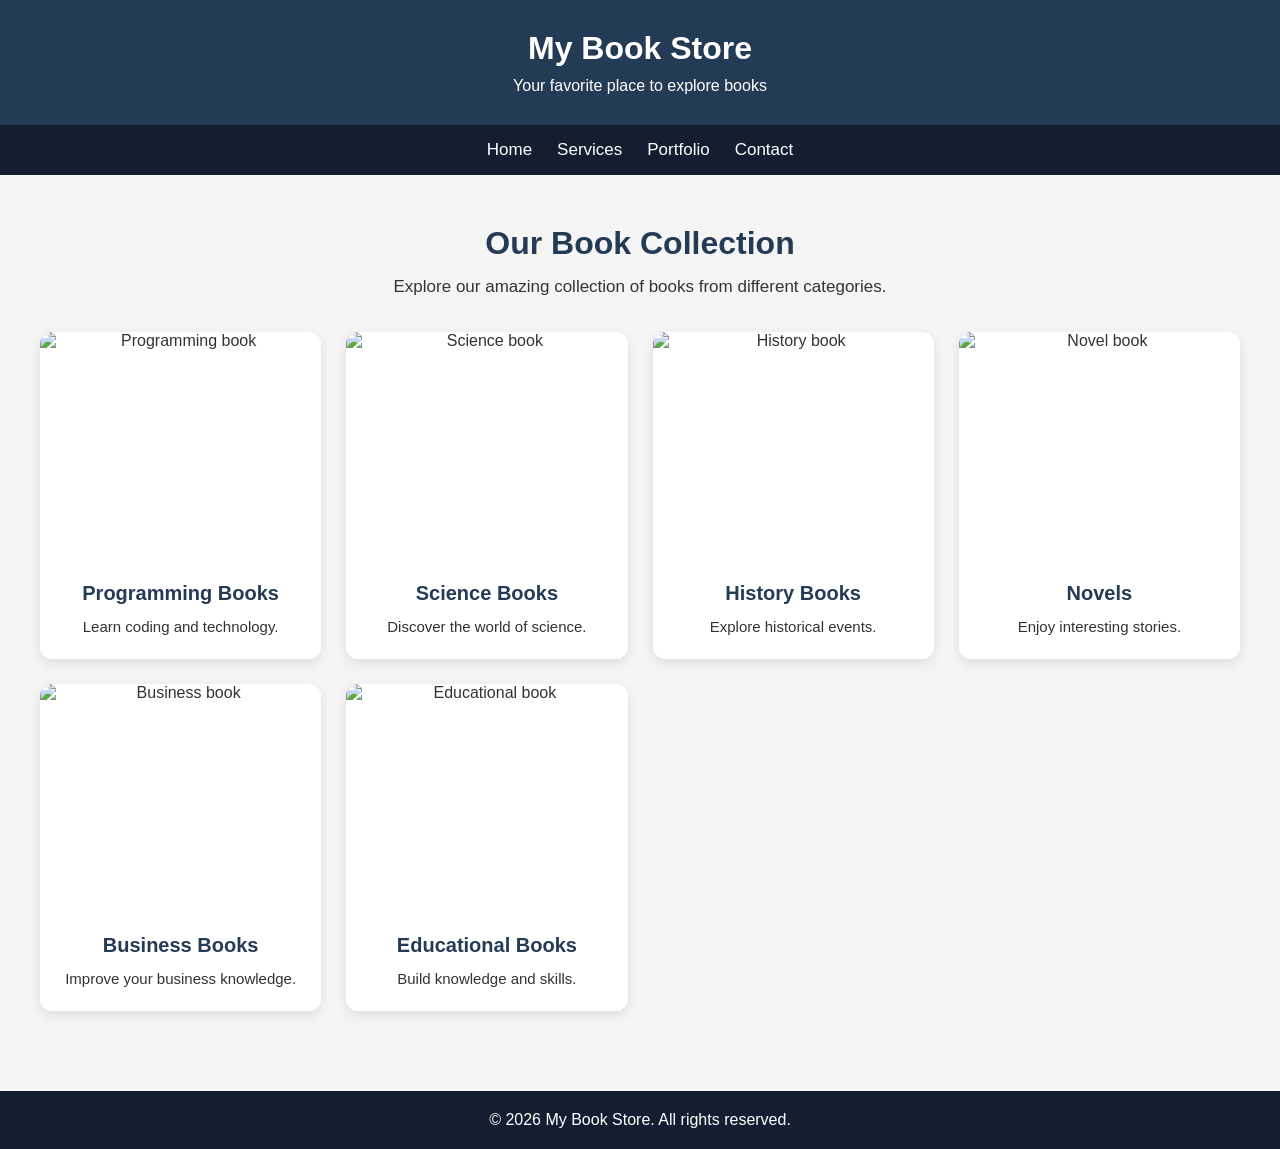
==== assignment_01_and_02/portfolio.html @ cdbf9df2 "Add files via upload" ====
<!DOCTYPE html>
<html lang="en">
<head>
    <meta charset="UTF-8">
    <meta name="viewport" content="width=device-width, initial-scale=1.0">

    <title>Portfolio - My Book Store</title>

    <!-- External CSS File -->
    <link rel="stylesheet" href="portfolio.css">
</head>

<body>

    <!-- 1. Website Header -->
    <header>
        <h1>My Book Store</h1>
        <p>Your favorite place to explore books</p>
    </header>

    <!-- 2. Navigation Menu -->
    <nav>
        <a href="index.html">Home</a>
        <a href="services.html">Services</a>
        <a href="portfolio.html">Portfolio</a>
        <a href="contact.html">Contact</a>
    </nav>

    <!-- 3. Main Content -->
    <main>

        <!-- Portfolio Section -->
        <section class="portfolio">

            <h2>Our Book Collection</h2>

            <p>
                Explore our amazing collection of books
                from different categories.
            </p>

            <!-- 4. Image Gallery using CSS Grid -->
            <div class="gallery">

                <!-- Book 1 -->
                <figure class="gallery-item">
                    <img src="images/book1.jpg"
                         alt="Programming book">

                    <figcaption>
                        <h3>Programming Books</h3>
                        <p>Learn coding and technology.</p>
                    </figcaption>
                </figure>

                <!-- Book 2 -->
                <figure class="gallery-item">
                    <img src="images/book2.jpg"
                         alt="Science book">

                    <figcaption>
                        <h3>Science Books</h3>
                        <p>Discover the world of science.</p>
                    </figcaption>
                </figure>

                <!-- Book 3 -->
                <figure class="gallery-item">
                    <img src="images/book3.jpg"
                         alt="History book">

                    <figcaption>
                        <h3>History Books</h3>
                        <p>Explore historical events.</p>
                    </figcaption>
                </figure>

                <!-- Book 4 -->
                <figure class="gallery-item">
                    <img src="images/book4.jpg"
                         alt="Novel book">

                    <figcaption>
                        <h3>Novels</h3>
                        <p>Enjoy interesting stories.</p>
                    </figcaption>
                </figure>

                <!-- Book 5 -->
                <figure class="gallery-item">
                    <img src="images/book5.jpg"
                         alt="Business book">

                    <figcaption>
                        <h3>Business Books</h3>
                        <p>Improve your business knowledge.</p>
                    </figcaption>
                </figure>

                <!-- Book 6 -->
                <figure class="gallery-item">
                    <img src="images/book6.jpg"
                         alt="Educational book">

                    <figcaption>
                        <h3>Educational Books</h3>
                        <p>Build knowledge and skills.</p>
                    </figcaption>
                </figure>

            </div>

        </section>

    </main>

    <!-- 5. Website Footer -->
    <footer>
        <p>
            &copy; 2026 My Book Store.
            All rights reserved.
        </p>
    </footer>

</body>
</html>
---- assignment_01_and_02/portfolio.css ----
/* 1. General Page Styling */
* {
    margin: 0;
    padding: 0;
    box-sizing: border-box;
}

body {
    font-family: Arial, sans-serif;
    background-color: #f5f5f5;
    color: #333;
}

/* 2. Header */
header {
    background-color: #243b55;
    color: white;
    text-align: center;
    padding: 30px 20px;
}

header h1 {
    margin-bottom: 10px;
}

/* 3. Navigation Menu */
nav {
    background-color: #141e30;

    display: flex;
    justify-content: center;
    align-items: center;
    flex-wrap: wrap;
    gap: 25px;

    padding: 15px;
}

nav a {
    color: white;
    text-decoration: none;
    font-size: 17px;
    transition: color 0.3s ease;
}

nav a:hover {
    color: #ffc107;
}

/* 4. Portfolio Section */
.portfolio {
    text-align: center;
    padding: 50px 20px;
}

.portfolio h2 {
    color: #243b55;
    font-size: 32px;
    margin-bottom: 15px;
}

.portfolio > p {
    font-size: 17px;
    margin-bottom: 35px;
}

/* 5. CSS Grid Gallery */
.gallery {
    display: grid;

    grid-template-columns:
        repeat(auto-fit, minmax(250px, 1fr));

    gap: 25px;

    max-width: 1200px;
    margin: 0 auto;
}

/* 6. Gallery Cards */
.gallery-item {
    background-color: white;
    border-radius: 12px;
    overflow: hidden;

    box-shadow: 0 4px 12px rgba(0, 0, 0, 0.1);

    animation: fadeIn 0.8s ease both;

    transition: transform 0.3s ease,
                box-shadow 0.3s ease;
}

/* 7. Hover Effect */
.gallery-item:hover {
    transform: translateY(-10px);
    box-shadow: 0 8px 20px rgba(0, 0, 0, 0.2);
}

/* 8. Gallery Images */
.gallery-item img {
    width: 100%;
    height: 230px;
    object-fit: cover;
    display: block;

    transition: transform 0.4s ease;
}

.gallery-item:hover img {
    transform: scale(1.05);
}

/* 9. Image Captions */
.gallery-item figcaption {
    padding: 20px;
}

.gallery-item h3 {
    color: #243b55;
    font-size: 20px;
    margin-bottom: 10px;
}

.gallery-item p {
    font-size: 15px;
    line-height: 1.6;
}

/* 10. Keyframes Animation */
@keyframes fadeIn {
    from {
        opacity: 0;
        transform: translateY(20px);
    }

    to {
        opacity: 1;
        transform: translateY(0);
    }
}

/* 11. Different Animation Delays */
.gallery-item:nth-child(1) {
    animation-delay: 0.1s;
}

.gallery-item:nth-child(2) {
    animation-delay: 0.2s;
}

.gallery-item:nth-child(3) {
    animation-delay: 0.3s;
}

.gallery-item:nth-child(4) {
    animation-delay: 0.4s;
}

.gallery-item:nth-child(5) {
    animation-delay: 0.5s;
}

.gallery-item:nth-child(6) {
    animation-delay: 0.6s;
}

/* 12. Footer */
footer {
    background-color: #141e30;
    color: white;
    text-align: center;
    padding: 20px;
    margin-top: 30px;
}

/* 13. Media Query 1 - Tablets */
@media (max-width: 900px) {

    .gallery {
        grid-template-columns: repeat(2, 1fr);
    }

    .portfolio {
        padding: 40px 20px;
    }

    .portfolio h2 {
        font-size: 28px;
    }
}

/* 14. Media Query 2 - Mobile */
@media (max-width: 600px) {

    .gallery {
        grid-template-columns: 1fr;
    }

    .portfolio {
        padding: 30px 15px;
    }

    .portfolio h2 {
        font-size: 25px;
    }

    .gallery-item img {
        height: 220px;
    }

    nav {
        gap: 15px;
    }
}

/* 15. Accessibility: Reduced Motion */
@media (prefers-reduced-motion: reduce) {
    .gallery-item {
        animation: none;
        transition: none;
    }

    .gallery-item img {
        transition: none;
    }

    .gallery-item:hover,
    .gallery-item:hover img {
        transform: none;
    }
}
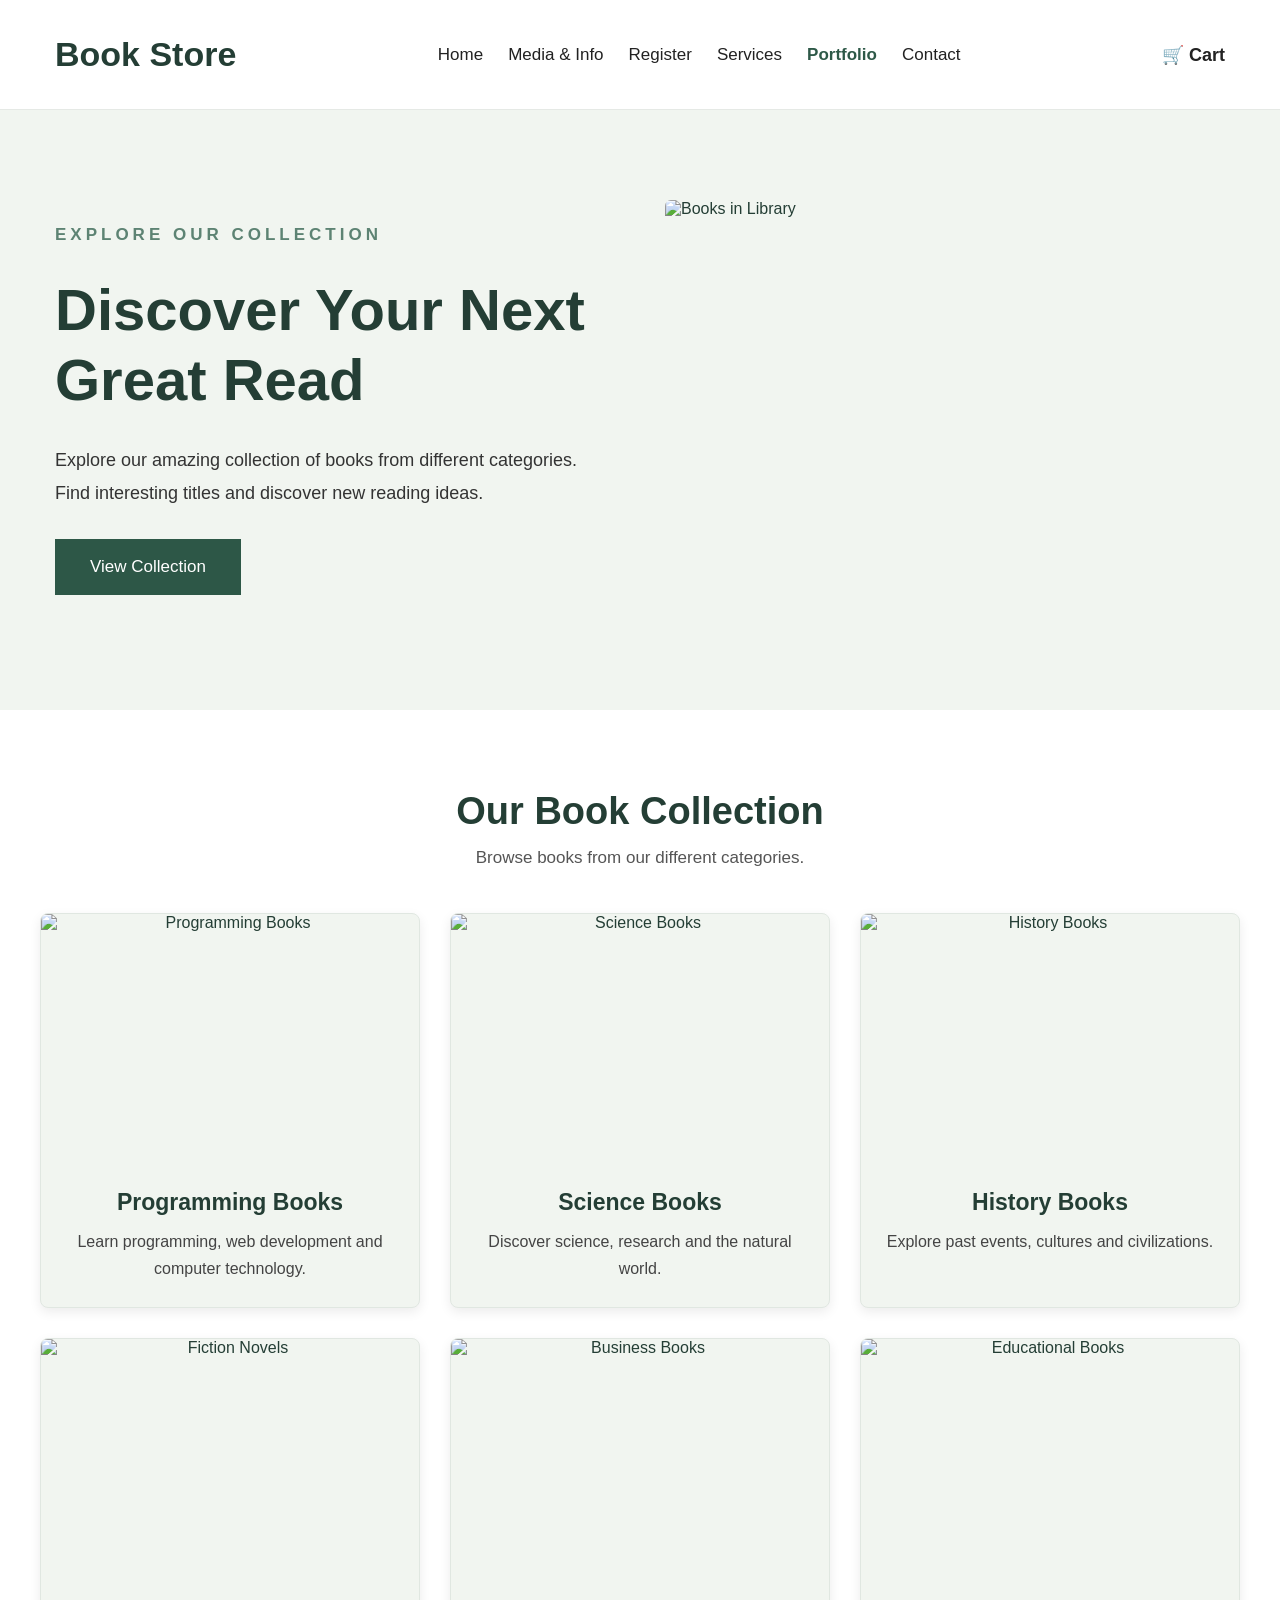
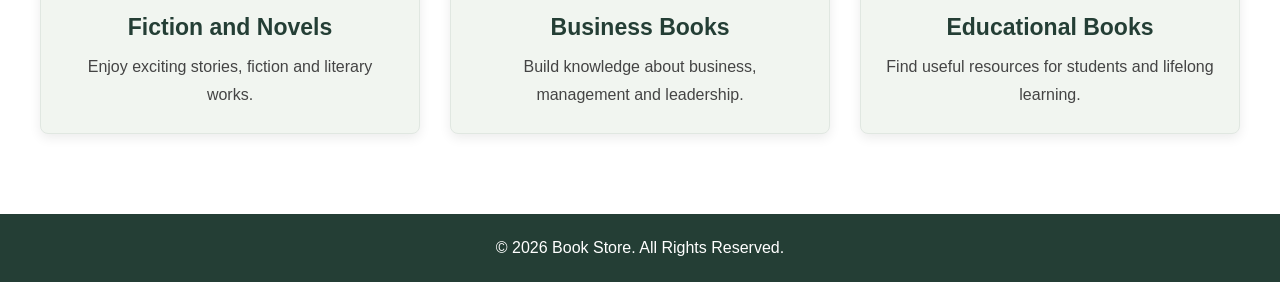
==== commit 203a1a5f: "Add files via upload" ====
--- a/assignment_01_and_02/portfolio.html
+++ b/assignment_01_and_02/portfolio.html
@@ -1,127 +1,206 @@
-
-<!DOCTYPE html>
-<html lang="en">
-<head>
-    <meta charset="UTF-8">
-    <meta name="viewport" content="width=device-width, initial-scale=1.0">
-
-    <title>Portfolio - My Book Store</title>
-
-    <!-- External CSS File -->
-    <link rel="stylesheet" href="portfolio.css">
-</head>
-
-<body>
-
-    <!-- 1. Website Header -->
-    <header>
-        <h1>My Book Store</h1>
-        <p>Your favorite place to explore books</p>
-    </header>
-
-    <!-- 2. Navigation Menu -->
-    <nav>
-        <a href="index.html">Home</a>
-        <a href="services.html">Services</a>
-        <a href="portfolio.html">Portfolio</a>
-        <a href="contact.html">Contact</a>
-    </nav>
-
-    <!-- 3. Main Content -->
-    <main>
-
-        <!-- Portfolio Section -->
-        <section class="portfolio">
-
-            <h2>Our Book Collection</h2>
-
-            <p>
-                Explore our amazing collection of books
-                from different categories.
-            </p>
-
-            <!-- 4. Image Gallery using CSS Grid -->
-            <div class="gallery">
-
-                <!-- Book 1 -->
-                <figure class="gallery-item">
-                    <img src="images/book1.jpg"
-                         alt="Programming book">
-
-                    <figcaption>
-                        <h3>Programming Books</h3>
-                        <p>Learn coding and technology.</p>
-                    </figcaption>
-                </figure>
-
-                <!-- Book 2 -->
-                <figure class="gallery-item">
-                    <img src="images/book2.jpg"
-                         alt="Science book">
-
-                    <figcaption>
-                        <h3>Science Books</h3>
-                        <p>Discover the world of science.</p>
-                    </figcaption>
-                </figure>
-
-                <!-- Book 3 -->
-                <figure class="gallery-item">
-                    <img src="images/book3.jpg"
-                         alt="History book">
-
-                    <figcaption>
-                        <h3>History Books</h3>
-                        <p>Explore historical events.</p>
-                    </figcaption>
-                </figure>
-
-                <!-- Book 4 -->
-                <figure class="gallery-item">
-                    <img src="images/book4.jpg"
-                         alt="Novel book">
-
-                    <figcaption>
-                        <h3>Novels</h3>
-                        <p>Enjoy interesting stories.</p>
-                    </figcaption>
-                </figure>
-
-                <!-- Book 5 -->
-                <figure class="gallery-item">
-                    <img src="images/book5.jpg"
-                         alt="Business book">
-
-                    <figcaption>
-                        <h3>Business Books</h3>
-                        <p>Improve your business knowledge.</p>
-                    </figcaption>
-                </figure>
-
-                <!-- Book 6 -->
-                <figure class="gallery-item">
-                    <img src="images/book6.jpg"
-                         alt="Educational book">
-
-                    <figcaption>
-                        <h3>Educational Books</h3>
-                        <p>Build knowledge and skills.</p>
-                    </figcaption>
-                </figure>
-
-            </div>
-
-        </section>
-
-    </main>
-
-    <!-- 5. Website Footer -->
-    <footer>
-        <p>
-            &copy; 2026 My Book Store.
-            All rights reserved.
-        </p>
-    </footer>
-
-</body>
-</html>
+
+<!DOCTYPE html>
+<html lang="en">
+
+<head>
+    <meta charset="UTF-8">
+    <meta name="viewport" content="width=device-width, initial-scale=1.0">
+
+    <title>Portfolio - Book Store</title>
+
+    <link rel="stylesheet" href="portfolio.css">
+</head>
+
+<body>
+
+    <!-- Navigation Bar -->
+    <header>
+        <div class="navbar">
+
+            <h1 class="logo">Book Store</h1>
+
+            <nav class="menu">
+                <a href="home.html">Home</a>
+                <a href="media.html">Media & Info</a>
+                <a href="register.html">Register</a>
+                <a href="services.html">Services</a>
+                <a href="portfolio.html" class="active">Portfolio</a>
+                <a href="contact.html">Contact</a>
+            </nav>
+
+            <a href="cart.html" class="cart">🛒 Cart</a>
+
+        </div>
+    </header>
+
+    <!-- Portfolio Introduction -->
+    <section class="portfolio-hero">
+
+        <div class="hero-text">
+
+            <h4>EXPLORE OUR COLLECTION</h4>
+
+            <h2>Discover Your Next Great Read</h2>
+
+            <p>
+                Explore our amazing collection of books
+                from different categories. Find interesting
+                titles and discover new reading ideas.
+            </p>
+
+            <a href="#book-gallery" class="main-button">
+                View Collection
+            </a>
+
+        </div>
+
+        <div class="hero-image">
+
+            <img
+                src="https://images.unsplash.com/photo-1481627834876-b7833e8f5570?w=900"
+                alt="Books in Library">
+
+        </div>
+
+    </section>
+
+    <!-- Main Portfolio Section -->
+    <main>
+
+        <section class="portfolio-section" id="book-gallery">
+
+            <h2>Our Book Collection</h2>
+
+            <p class="section-description">
+                Browse books from our different categories.
+            </p>
+
+            <!-- CSS Grid Image Gallery -->
+            <div class="gallery">
+
+                <!-- Gallery Item 1 -->
+                <figure class="gallery-item">
+
+                    <img
+                        src="https://images.unsplash.com/photo-1544947950-fa07a98d237f?w=600"
+                        alt="Programming Books">
+
+                    <figcaption>
+                        <h3>Programming Books</h3>
+
+                        <p>
+                            Learn programming, web development
+                            and computer technology.
+                        </p>
+                    </figcaption>
+
+                </figure>
+
+                <!-- Gallery Item 2 -->
+                <figure class="gallery-item">
+
+                    <img
+                        src="https://images.unsplash.com/photo-1495446815901-a7297e633e8d?w=600"
+                        alt="Science Books">
+
+                    <figcaption>
+                        <h3>Science Books</h3>
+
+                        <p>
+                            Discover science, research
+                            and the natural world.
+                        </p>
+                    </figcaption>
+
+                </figure>
+
+                <!-- Gallery Item 3 -->
+                <figure class="gallery-item">
+
+                    <img
+                        src="https://images.unsplash.com/photo-1512820790803-83ca734da794?w=600"
+                        alt="History Books">
+
+                    <figcaption>
+                        <h3>History Books</h3>
+
+                        <p>
+                            Explore past events,
+                            cultures and civilizations.
+                        </p>
+                    </figcaption>
+
+                </figure>
+
+                <!-- Gallery Item 4 -->
+                <figure class="gallery-item">
+
+                    <img
+                        src="https://images.unsplash.com/photo-1532012197267-da84d127e765?w=600"
+                        alt="Fiction Novels">
+
+                    <figcaption>
+                        <h3>Fiction and Novels</h3>
+
+                        <p>
+                            Enjoy exciting stories,
+                            fiction and literary works.
+                        </p>
+                    </figcaption>
+
+                </figure>
+
+                <!-- Gallery Item 5 -->
+                <figure class="gallery-item">
+
+                    <img
+                        src="https://images.unsplash.com/photo-1524995997946-a1c2e315a42f?w=600"
+                        alt="Business Books">
+
+                    <figcaption>
+                        <h3>Business Books</h3>
+
+                        <p>
+                            Build knowledge about business,
+                            management and leadership.
+                        </p>
+                    </figcaption>
+
+                </figure>
+
+                <!-- Gallery Item 6 -->
+                <figure class="gallery-item">
+
+                    <img
+                        src="https://images.unsplash.com/photo-1507842217343-583bb7270b66?w=600"
+                        alt="Educational Books">
+
+                    <figcaption>
+                        <h3>Educational Books</h3>
+
+                        <p>
+                            Find useful resources for
+                            students and lifelong learning.
+                        </p>
+                    </figcaption>
+
+                </figure>
+
+            </div>
+
+        </section>
+
+    </main>
+
+    <!-- Footer -->
+    <footer>
+
+        <p>
+            &copy; 2026 Book Store.
+            All Rights Reserved.
+        </p>
+
+    </footer>
+
+</body>
+</html>
--- a/assignment_01_and_02/portfolio.css
+++ b/assignment_01_and_02/portfolio.css
@@ -1,233 +1,382 @@
-
-/* 1. General Page Styling */
-* {
-    margin: 0;
-    padding: 0;
-    box-sizing: border-box;
-}
-
-body {
-    font-family: Arial, sans-serif;
-    background-color: #f5f5f5;
-    color: #333;
-}
-
-/* 2. Header */
-header {
-    background-color: #243b55;
-    color: white;
-    text-align: center;
-    padding: 30px 20px;
-}
-
-header h1 {
-    margin-bottom: 10px;
-}
-
-/* 3. Navigation Menu */
-nav {
-    background-color: #141e30;
-
-    display: flex;
-    justify-content: center;
-    align-items: center;
-    flex-wrap: wrap;
-    gap: 25px;
-
-    padding: 15px;
-}
-
-nav a {
-    color: white;
-    text-decoration: none;
-    font-size: 17px;
-    transition: color 0.3s ease;
-}
-
-nav a:hover {
-    color: #ffc107;
-}
-
-/* 4. Portfolio Section */
-.portfolio {
-    text-align: center;
-    padding: 50px 20px;
-}
-
-.portfolio h2 {
-    color: #243b55;
-    font-size: 32px;
-    margin-bottom: 15px;
-}
-
-.portfolio > p {
-    font-size: 17px;
-    margin-bottom: 35px;
-}
-
-/* 5. CSS Grid Gallery */
-.gallery {
-    display: grid;
-
-    grid-template-columns:
-        repeat(auto-fit, minmax(250px, 1fr));
-
-    gap: 25px;
-
-    max-width: 1200px;
-    margin: 0 auto;
-}
-
-/* 6. Gallery Cards */
-.gallery-item {
-    background-color: white;
-    border-radius: 12px;
-    overflow: hidden;
-
-    box-shadow: 0 4px 12px rgba(0, 0, 0, 0.1);
-
-    animation: fadeIn 0.8s ease both;
-
-    transition: transform 0.3s ease,
-                box-shadow 0.3s ease;
-}
-
-/* 7. Hover Effect */
-.gallery-item:hover {
-    transform: translateY(-10px);
-    box-shadow: 0 8px 20px rgba(0, 0, 0, 0.2);
-}
-
-/* 8. Gallery Images */
-.gallery-item img {
-    width: 100%;
-    height: 230px;
-    object-fit: cover;
-    display: block;
-
-    transition: transform 0.4s ease;
-}
-
-.gallery-item:hover img {
-    transform: scale(1.05);
-}
-
-/* 9. Image Captions */
-.gallery-item figcaption {
-    padding: 20px;
-}
-
-.gallery-item h3 {
-    color: #243b55;
-    font-size: 20px;
-    margin-bottom: 10px;
-}
-
-.gallery-item p {
-    font-size: 15px;
-    line-height: 1.6;
-}
-
-/* 10. Keyframes Animation */
-@keyframes fadeIn {
-    from {
-        opacity: 0;
-        transform: translateY(20px);
-    }
-
-    to {
-        opacity: 1;
-        transform: translateY(0);
-    }
-}
-
-/* 11. Different Animation Delays */
-.gallery-item:nth-child(1) {
-    animation-delay: 0.1s;
-}
-
-.gallery-item:nth-child(2) {
-    animation-delay: 0.2s;
-}
-
-.gallery-item:nth-child(3) {
-    animation-delay: 0.3s;
-}
-
-.gallery-item:nth-child(4) {
-    animation-delay: 0.4s;
-}
-
-.gallery-item:nth-child(5) {
-    animation-delay: 0.5s;
-}
-
-.gallery-item:nth-child(6) {
-    animation-delay: 0.6s;
-}
-
-/* 12. Footer */
-footer {
-    background-color: #141e30;
-    color: white;
-    text-align: center;
-    padding: 20px;
-    margin-top: 30px;
-}
-
-/* 13. Media Query 1 - Tablets */
-@media (max-width: 900px) {
-
-    .gallery {
-        grid-template-columns: repeat(2, 1fr);
-    }
-
-    .portfolio {
-        padding: 40px 20px;
-    }
-
-    .portfolio h2 {
-        font-size: 28px;
-    }
-}
-
-/* 14. Media Query 2 - Mobile */
-@media (max-width: 600px) {
-
-    .gallery {
-        grid-template-columns: 1fr;
-    }
-
-    .portfolio {
-        padding: 30px 15px;
-    }
-
-    .portfolio h2 {
-        font-size: 25px;
-    }
-
-    .gallery-item img {
-        height: 220px;
-    }
-
-    nav {
-        gap: 15px;
-    }
-}
-
-/* 15. Accessibility: Reduced Motion */
-@media (prefers-reduced-motion: reduce) {
-    .gallery-item {
-        animation: none;
-        transition: none;
-    }
-
-    .gallery-item img {
-        transition: none;
-    }
-
-    .gallery-item:hover,
-    .gallery-item:hover img {
-        transform: none;
-    }
-}
+
+/* General Styling */
+
+* {
+    margin: 0;
+    padding: 0;
+    box-sizing: border-box;
+}
+
+body {
+    font-family: Arial, sans-serif;
+    background-color: #f1f5f0;
+    color: #243e35;
+}
+
+
+/* Header and Navigation */
+
+header {
+    background-color: white;
+    border-bottom: 1px solid #e5e9e5;
+}
+
+.navbar {
+    max-width: 1500px;
+    margin: auto;
+    padding: 35px 55px;
+
+    display: flex;
+    justify-content: space-between;
+    align-items: center;
+    flex-wrap: wrap;
+    gap: 25px;
+}
+
+.logo {
+    font-size: 34px;
+    color: #243e35;
+}
+
+.menu {
+    display: flex;
+    justify-content: center;
+    align-items: center;
+    flex-wrap: wrap;
+    gap: 25px;
+}
+
+.menu a {
+    color: #222;
+    font-size: 17px;
+    text-decoration: none;
+    transition: color 0.3s;
+}
+
+.menu a:hover {
+    color: #54816e;
+}
+
+.menu .active {
+    color: #2e5948;
+    font-weight: bold;
+}
+
+.cart {
+    text-decoration: none;
+    color: #222;
+    font-size: 18px;
+    font-weight: bold;
+}
+
+
+/* Portfolio Hero */
+
+.portfolio-hero {
+    max-width: 1500px;
+    margin: auto;
+    padding: 90px 55px;
+
+    display: flex;
+    justify-content: space-between;
+    align-items: center;
+    flex-wrap: wrap;
+    gap: 50px;
+}
+
+.hero-text {
+    flex: 1;
+    min-width: 280px;
+}
+
+.hero-text h4 {
+    color: #5d8373;
+    font-size: 17px;
+    letter-spacing: 4px;
+    margin-bottom: 30px;
+}
+
+.hero-text h2 {
+    color: #243e35;
+    font-size: 58px;
+    line-height: 1.2;
+    margin-bottom: 30px;
+}
+
+.hero-text p {
+    font-size: 18px;
+    color: #333;
+    line-height: 1.8;
+    margin-bottom: 30px;
+}
+
+.main-button {
+    display: inline-block;
+    background-color: #2d5747;
+    color: white;
+    text-decoration: none;
+    padding: 18px 35px;
+    font-size: 17px;
+    transition: background-color 0.3s;
+}
+
+.main-button:hover {
+    background-color: #1b382d;
+}
+
+.hero-image {
+    flex: 1;
+    min-width: 280px;
+}
+
+.hero-image img {
+    width: 100%;
+    height: 420px;
+    object-fit: cover;
+    border-radius: 6px;
+    display: block;
+}
+
+
+/* Portfolio Gallery Section */
+
+.portfolio-section {
+    background-color: white;
+    padding: 80px 40px;
+    text-align: center;
+}
+
+.portfolio-section h2 {
+    color: #243e35;
+    font-size: 38px;
+    margin-bottom: 15px;
+}
+
+.section-description {
+    color: #555;
+    font-size: 17px;
+    margin-bottom: 45px;
+}
+
+
+/* CSS Grid Gallery */
+
+.gallery {
+    max-width: 1250px;
+    margin: auto;
+
+    display: grid;
+
+    grid-template-columns:
+        repeat(auto-fit, minmax(280px, 1fr));
+
+    gap: 30px;
+}
+
+
+/* Gallery Cards */
+
+.gallery-item {
+    background-color: #f1f5f0;
+    border: 1px solid #e0e7e1;
+    border-radius: 8px;
+    overflow: hidden;
+
+    box-shadow: 0 4px 12px rgba(0, 0, 0, 0.08);
+
+    animation: fadeInUp 0.8s ease both;
+
+    transition: transform 0.3s ease,
+                box-shadow 0.3s ease;
+}
+
+.gallery-item:hover {
+    transform: translateY(-10px);
+    box-shadow: 0 10px 25px rgba(0, 0, 0, 0.15);
+}
+
+
+/* Gallery Images */
+
+.gallery-item img {
+    display: block;
+    width: 100%;
+    height: 250px;
+    object-fit: cover;
+}
+
+
+/* Gallery Captions */
+
+.gallery-item figcaption {
+    padding: 25px;
+}
+
+.gallery-item h3 {
+    color: #243e35;
+    font-size: 23px;
+    margin-bottom: 12px;
+}
+
+.gallery-item p {
+    color: #444;
+    font-size: 16px;
+    line-height: 1.7;
+}
+
+
+/* Keyframes Animation */
+
+@keyframes fadeInUp {
+
+    from {
+        opacity: 0;
+        transform: translateY(30px);
+    }
+
+    to {
+        opacity: 1;
+        transform: translateY(0);
+    }
+
+}
+
+
+/* Animation Delays */
+
+.gallery-item:nth-child(1) {
+    animation-delay: 0.1s;
+}
+
+.gallery-item:nth-child(2) {
+    animation-delay: 0.2s;
+}
+
+.gallery-item:nth-child(3) {
+    animation-delay: 0.3s;
+}
+
+.gallery-item:nth-child(4) {
+    animation-delay: 0.4s;
+}
+
+.gallery-item:nth-child(5) {
+    animation-delay: 0.5s;
+}
+
+.gallery-item:nth-child(6) {
+    animation-delay: 0.6s;
+}
+
+
+/* Footer */
+
+footer {
+    text-align: center;
+    background-color: #243e35;
+    color: white;
+    padding: 25px;
+}
+
+
+/* Media Query 1 - Tablets */
+
+@media (max-width: 992px) {
+
+    .navbar {
+        padding: 25px;
+        justify-content: center;
+    }
+
+    .portfolio-hero {
+        padding: 60px 30px;
+    }
+
+    .hero-text h2 {
+        font-size: 44px;
+    }
+
+    .hero-image img {
+        height: 350px;
+    }
+
+    .gallery {
+        grid-template-columns: repeat(2, 1fr);
+    }
+
+    .portfolio-section {
+        padding: 60px 30px;
+    }
+}
+
+
+/* Media Query 2 - Mobile */
+
+@media (max-width: 600px) {
+
+    .navbar {
+        flex-direction: column;
+        gap: 20px;
+        padding: 25px 15px;
+    }
+
+    .logo {
+        font-size: 30px;
+    }
+
+    .menu {
+        gap: 15px;
+    }
+
+    .menu a {
+        font-size: 15px;
+    }
+
+    .portfolio-hero {
+        flex-direction: column;
+        padding: 45px 20px;
+        gap: 30px;
+    }
+
+    .hero-text {
+        min-width: 0;
+    }
+
+    .hero-text h4 {
+        font-size: 14px;
+        letter-spacing: 2px;
+    }
+
+    .hero-text h2 {
+        font-size: 36px;
+    }
+
+    .hero-text p {
+        font-size: 16px;
+    }
+
+    .hero-image {
+        width: 100%;
+        min-width: 0;
+    }
+
+    .hero-image img {
+        height: 250px;
+    }
+
+    .portfolio-section {
+        padding: 50px 20px;
+    }
+
+    .portfolio-section h2 {
+        font-size: 29px;
+    }
+
+    .gallery {
+        grid-template-columns: 1fr;
+    }
+
+    .gallery-item img {
+        height: 230px;
+    }
+}
